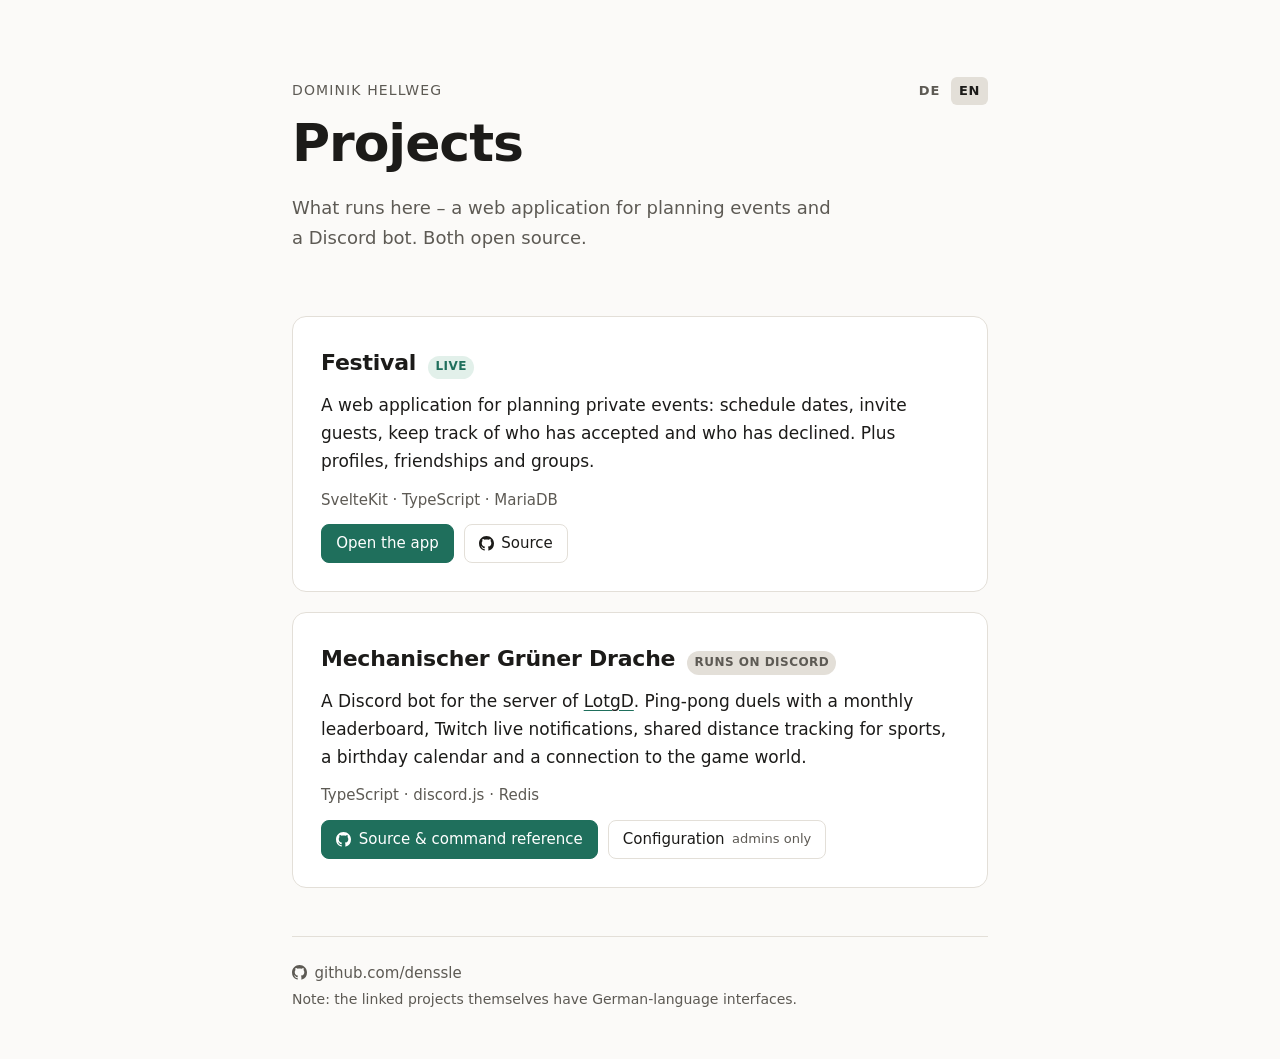
==== public/en/index.html @ 8956f4d6 "Einstiegsseite als statische Übersichtsseite anlegen Gemeinsame Startseite unter / , von der aus die" ====
<!doctype html>
<html lang="en">
	<head>
		<meta charset="utf-8" />
		<meta name="viewport" content="width=device-width, initial-scale=1" />
		<title>Dominik Hellweg – Projects</title>
		<meta
			name="description"
			content="An overview of my projects: a planner for private events and a Discord bot."
		/>
		<meta name="color-scheme" content="light dark" />
		<link rel="stylesheet" href="../style.css" />
		<!-- hreflang verlangt absolute URLs. x-default zeigt auf die deutsche
		     Fassung: sie ist der Standard, /en/ die Alternative. -->
		<link rel="alternate" hreflang="de" href="https://enzlor.uber.space/" />
		<link rel="alternate" hreflang="en" href="https://enzlor.uber.space/en/" />
		<link
			rel="alternate"
			hreflang="x-default"
			href="https://enzlor.uber.space/"
		/>
		<link
			rel="icon"
			href="data:image/svg+xml,<svg xmlns='http://www.w3.org/2000/svg' viewBox='0 0 16 16'><text y='13' font-size='13'>🛠️</text></svg>"
		/>
	</head>
	<body>
		<!-- Icon-Vorrat: einmal definiert, per <use> an jedem GitHub-Verweis
		     eingesetzt. Quelle: Primer Octicons (mark-github). Inline statt als
		     Datei, damit die Seite ohne zusätzlichen Request auskommt. -->
		<svg class="icon-vorrat" aria-hidden="true">
			<symbol id="icon-github" viewBox="0 0 16 16">
				<path
					d="M8 0c4.42 0 8 3.58 8 8a8.013 8.013 0 0 1-5.45 7.59c-.4.08-.55-.17-.55-.38 0-.27.01-1.13.01-2.2 0-.75-.25-1.23-.54-1.48 1.78-.2 3.65-.88 3.65-3.95 0-.88-.31-1.59-.82-2.15.08-.2.36-1.02-.08-2.12 0 0-.67-.22-2.2.82-.64-.18-1.32-.27-2-.27-.68 0-1.36.09-2 .27-1.53-1.03-2.2-.82-2.2-.82-.44 1.1-.16 1.92-.08 2.12-.51.56-.82 1.28-.82 2.15 0 3.06 1.86 3.75 3.64 3.95-.23.2-.44.55-.51 1.07-.46.21-1.61.55-2.33-.66-.15-.24-.6-.83-1.23-.82-.67.01-.27.38.01.53.34.19.73.9.82 1.13.16.45.68 1.31 2.69.94 0 .67.01 1.3.01 1.49 0 .21-.15.45-.55.38A7.995 7.995 0 0 1 0 8c0-4.42 3.58-8 8-8Z"
				/>
			</symbol>
		</svg>

		<header class="kopf">
			<div class="kopf-zeile">
				<p class="augenbraue">Dominik Hellweg</p>
				<!-- Relative Ziele, damit der Umschalter auch beim lokalen Öffnen
				     per file:// funktioniert. -->
				<nav class="sprachwahl" aria-label="Language">
					<a href="../" hreflang="de" lang="de">DE</a>
					<span class="sprachwahl-aktiv" aria-current="true">EN</span>
				</nav>
			</div>
			<h1>Projects</h1>
			<p class="vorspann">
				What runs here – a web application for planning events and a Discord
				bot. Both open source.
			</p>
		</header>

		<main>
			<ul class="projekte">
				<li class="projekt">
					<div class="projekt-kopf">
						<h2>Festival</h2>
						<span class="status status--live">Live</span>
					</div>
					<p>
						A web application for planning private events: schedule dates,
						invite guests, keep track of who has accepted and who has declined.
						Plus profiles, friendships and groups.
					</p>
					<p class="technik">SvelteKit · TypeScript · MariaDB</p>
					<p class="verweise">
						<!-- Mit Schrägstrich: /festival antwortet sonst mit 308 auf /festival/ -->
						<a class="verweis verweis--haupt" href="/festival/">Open the app</a>
						<a class="verweis" href="https://github.com/denssle/festival">
							<svg class="icon" aria-hidden="true" focusable="false">
								<use href="#icon-github" />
							</svg>
							Source
						</a>
					</p>
				</li>

				<li class="projekt">
					<div class="projekt-kopf">
						<h2>Mechanischer Grüner Drache</h2>
						<span class="status">Runs on Discord</span>
					</div>
					<p>
						A Discord bot for the server of
						<a href="https://www.lotgd.de/">LotgD</a>. Ping-pong duels with a
						monthly leaderboard, Twitch live notifications, shared distance
						tracking for sports, a birthday calendar and a connection to the
						game world.
					</p>
					<p class="technik">TypeScript · discord.js · Redis</p>
					<p class="verweise">
						<a
							class="verweis verweis--haupt"
							href="https://github.com/denssle/mechanischer-gruener-drache"
						>
							<svg class="icon" aria-hidden="true" focusable="false">
								<use href="#icon-github" />
							</svg>
							Source &amp; command reference
						</a>
						<!-- Admin-Bereich hinter Discord-Login. rel="nofollow", weil die Seite
						     selbst X-Robots-Tag: noindex setzt – das sollte hier nicht
						     unterlaufen werden. -->
						<a class="verweis" href="/config" rel="nofollow"
							>Configuration <span class="hinweis">admins only</span></a
						>
					</p>
				</li>
			</ul>
		</main>

		<footer class="fuss">
			<p>
				<a class="fuss-verweis" href="https://github.com/denssle">
					<svg class="icon" aria-hidden="true" focusable="false">
						<use href="#icon-github" />
					</svg>
					github.com/denssle
				</a>
			</p>
			<!-- Ehrlicher Hinweis statt einer Enttäuschung hinter dem ersten Klick:
			     die verlinkten Projekte selbst sind deutschsprachig. -->
			<p class="fuss-hinweis">
				Note: the linked projects themselves have German-language interfaces.
			</p>
		</footer>
	</body>
</html>
---- public/style.css ----
/* Farben als Tokens, damit der Dunkelmodus nur die Werte tauscht und nicht die Regeln. */
:root {
	--grund: #fbfaf8;
	--karte: #ffffff;
	--text: #1c1b19;
	--text-leise: #5d5a54;
	--linie: #e3dfd8;
	--akzent: #1f6f5c;
	--akzent-text: #ffffff;
	--live-grund: #e2f0ea;
	--live-text: #1f6f5c;
	--arbeit-grund: #f6ecd9;
	--arbeit-text: #7a5a12;
}

@media (prefers-color-scheme: dark) {
	:root {
		--grund: #16181a;
		--karte: #1e2124;
		--text: #eceae6;
		--text-leise: #a3a09a;
		--linie: #32363a;
		--akzent: #5fbfa3;
		--akzent-text: #10201b;
		--live-grund: #1d332c;
		--live-text: #7fd3ba;
		--arbeit-grund: #33291a;
		--arbeit-text: #d9b871;
	}
}

*,
*::before,
*::after {
	box-sizing: border-box;
}

body {
	margin: 0 auto;
	padding: clamp(2rem, 6vw, 5rem) 1.25rem 3rem;
	max-width: 46rem;
	background: var(--grund);
	color: var(--text);
	font-family: ui-sans-serif, system-ui, -apple-system, "Segoe UI", Roboto,
		"Helvetica Neue", Arial, sans-serif;
	font-size: 1.0625rem;
	line-height: 1.65;
	-webkit-text-size-adjust: 100%;
}

a {
	color: inherit;
	text-decoration-color: var(--akzent);
	text-underline-offset: 0.2em;
}

a:hover {
	text-decoration-thickness: 2px;
}

/* Kopf */

.kopf {
	margin-bottom: clamp(2.5rem, 6vw, 4rem);
}

/* Name links, Sprachwahl rechts. Bei schmalen Fenstern rutscht die Sprachwahl
   in die nächste Zeile, statt den Namen zu quetschen. */
.kopf-zeile {
	display: flex;
	flex-wrap: wrap;
	gap: 0.5rem 1rem;
	align-items: baseline;
	justify-content: space-between;
}

.augenbraue {
	margin: 0;
	color: var(--text-leise);
	font-size: 0.875rem;
	letter-spacing: 0.08em;
	text-transform: uppercase;
}

.kopf h1 {
	margin: 0.2em 0 0.4em;
	font-size: clamp(2.25rem, 8vw, 3.25rem);
	line-height: 1.1;
	letter-spacing: -0.02em;
}

/* Sprachwahl */

.sprachwahl {
	display: flex;
	gap: 0.2rem;
	font-size: 0.8125rem;
	font-weight: 600;
	letter-spacing: 0.06em;
}

.sprachwahl a,
.sprachwahl .sprachwahl-aktiv {
	padding: 0.25em 0.6em;
	border-radius: 6px;
	text-decoration: none;
}

.sprachwahl a {
	color: var(--text-leise);
}

.sprachwahl a:hover {
	background: var(--linie);
	color: var(--text);
}

/* Die aktive Sprache ist bewusst kein Link – ein Verweis auf die Seite, auf der
   man schon steht, führt nirgendwohin. */
.sprachwahl-aktiv {
	background: var(--linie);
	color: var(--text);
}

.vorspann {
	margin: 0;
	max-width: 34rem;
	color: var(--text-leise);
	font-size: 1.125rem;
}

/* Projektkarten */

.projekte {
	display: grid;
	gap: 1.25rem;
	margin: 0;
	padding: 0;
	list-style: none;
}

.projekt {
	padding: clamp(1.25rem, 4vw, 1.75rem);
	border: 1px solid var(--linie);
	border-radius: 14px;
	background: var(--karte);
}

.projekt-kopf {
	display: flex;
	flex-wrap: wrap;
	gap: 0.5rem 0.75rem;
	align-items: baseline;
	margin-bottom: 0.6rem;
}

.projekt h2 {
	margin: 0;
	font-size: 1.375rem;
	letter-spacing: -0.01em;
}

.projekt p {
	margin: 0 0 0.75rem;
}

.status {
	padding: 0.15em 0.6em;
	border-radius: 999px;
	background: var(--linie);
	color: var(--text-leise);
	font-size: 0.75rem;
	font-weight: 600;
	letter-spacing: 0.04em;
	text-transform: uppercase;
	white-space: nowrap;
}

.status--live {
	background: var(--live-grund);
	color: var(--live-text);
}

.status--arbeit {
	background: var(--arbeit-grund);
	color: var(--arbeit-text);
}

.technik {
	color: var(--text-leise);
	font-size: 0.9375rem;
}

/* Verweise */

.verweise {
	display: flex;
	flex-wrap: wrap;
	gap: 0.6rem;
	margin-bottom: 0 !important;
}

.verweis {
	display: inline-flex;
	align-items: center;
	gap: 0.5em;
	padding: 0.4em 0.95em;
	border: 1px solid var(--linie);
	border-radius: 8px;
	font-size: 0.9375rem;
	font-weight: 500;
	text-decoration: none;
}

.verweis:hover {
	border-color: var(--akzent);
}

.verweis--haupt {
	border-color: var(--akzent);
	background: var(--akzent);
	color: var(--akzent-text);
}

.verweis--haupt:hover {
	filter: brightness(1.08);
}

/* Zusatz am Verweis, z. B. „nur Admins" – gedämpft, damit der Verweis selbst
   die Hauptsache bleibt. */
.hinweis {
	color: var(--text-leise);
	font-size: 0.8125rem;
	font-weight: 400;
}

.verweis--haupt .hinweis {
	color: inherit;
	opacity: 0.8;
}

/* Icons */

/* Nur der Vorrat an <symbol>-Definitionen – nichts davon wird selbst gezeigt. */
.icon-vorrat {
	display: none;
}

/* Am Schriftgrad ausgerichtet (1em) und in Textfarbe, damit das Icon auf dem
   gefüllten wie auf dem umrandeten Verweis stimmt. flex-shrink: 0 verhindert,
   dass es bei knappem Platz zusammengedrückt wird. */
.icon {
	width: 1em;
	height: 1em;
	flex-shrink: 0;
	fill: currentColor;
}

/* Fuß */

.fuss {
	margin-top: 3rem;
	padding-top: 1.5rem;
	border-top: 1px solid var(--linie);
	color: var(--text-leise);
	font-size: 0.9375rem;
}

.fuss p {
	margin: 0;
}

.fuss-hinweis {
	margin: 0.6rem 0 0;
	font-size: 0.875rem;
}

.fuss-verweis {
	display: inline-flex;
	align-items: center;
	gap: 0.5em;
	text-decoration: none;
}

.fuss-verweis:hover {
	color: var(--text);
	text-decoration: underline;
	text-underline-offset: 0.2em;
}

/* Sichtbarer Fokus für Tastaturbedienung – der Browser-Standard verschwindet
   auf den farbigen Flächen. */
a:focus-visible {
	outline: 2px solid var(--akzent);
	outline-offset: 3px;
	border-radius: 4px;
}

@media (prefers-reduced-motion: no-preference) {
	.verweis {
		transition: border-color 0.15s ease, filter 0.15s ease;
	}
}
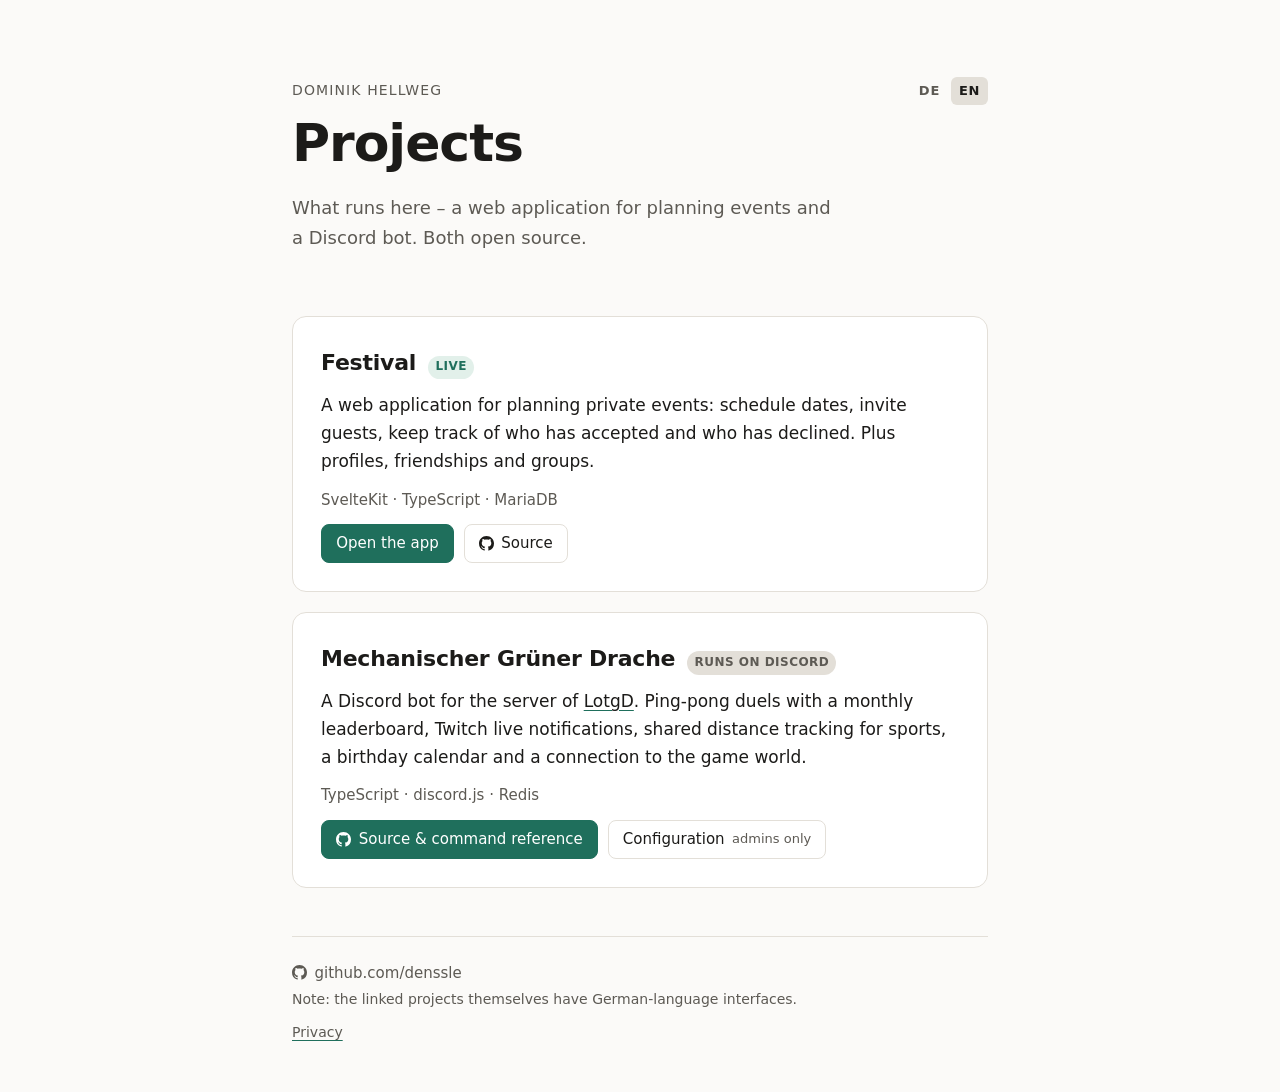
==== commit a0b9f28c: "Open-Graph-Tags und Datenschutzhinweise ergaenzen OG-Tags in beide Sprachfassungen, damit der Link i" ====
--- a/public/en/index.html
+++ b/public/en/index.html
@@ -19,6 +19,21 @@
 			hreflang="x-default"
 			href="https://enzlor.uber.space/"
 		/>
+		<!-- Vorschaukarte in Messengern und sozialen Netzen. Ohne og:image wird
+		     eine reine Textkarte gezeigt – immer noch besser als die nackte URL.
+		     Die absoluten URLs müssen wie die hreflang-Angaben mitgezogen werden,
+		     wenn die Seite auf eine eigene Domain umzieht. -->
+		<meta property="og:type" content="website" />
+		<meta property="og:site_name" content="Dominik Hellweg" />
+		<meta property="og:title" content="Dominik Hellweg – Projects" />
+		<meta
+			property="og:description"
+			content="An overview of my projects: a planner for private events and a Discord bot."
+		/>
+		<meta property="og:url" content="https://enzlor.uber.space/en/" />
+		<meta property="og:locale" content="en_US" />
+		<meta property="og:locale:alternate" content="de_DE" />
+		<meta name="twitter:card" content="summary" />
 		<link
 			rel="icon"
 			href="data:image/svg+xml,<svg xmlns='http://www.w3.org/2000/svg' viewBox='0 0 16 16'><text y='13' font-size='13'>🛠️</text></svg>"
@@ -126,6 +141,9 @@
 			<p class="fuss-hinweis">
 				Note: the linked projects themselves have German-language interfaces.
 			</p>
+			<nav class="fuss-navi" aria-label="Legal">
+				<a href="privacy.html">Privacy</a>
+			</nav>
 		</footer>
 	</body>
 </html>
--- a/public/style.css
+++ b/public/style.css
@@ -9,8 +9,6 @@
 	--akzent-text: #ffffff;
 	--live-grund: #e2f0ea;
 	--live-text: #1f6f5c;
-	--arbeit-grund: #f6ecd9;
-	--arbeit-text: #7a5a12;
 }
 
 @media (prefers-color-scheme: dark) {
@@ -24,8 +22,6 @@
 		--akzent-text: #10201b;
 		--live-grund: #1d332c;
 		--live-text: #7fd3ba;
-		--arbeit-grund: #33291a;
-		--arbeit-text: #d9b871;
 	}
 }
 
@@ -181,11 +177,6 @@
 	color: var(--live-text);
 }
 
-.status--arbeit {
-	background: var(--arbeit-grund);
-	color: var(--arbeit-text);
-}
-
 .technik {
 	color: var(--text-leise);
 	font-size: 0.9375rem;
@@ -288,6 +279,55 @@
 	text-underline-offset: 0.2em;
 }
 
+.fuss-navi {
+	display: flex;
+	flex-wrap: wrap;
+	gap: 0.3rem 1rem;
+	margin-top: 0.6rem;
+	font-size: 0.875rem;
+}
+
+/* Rechtstexte */
+
+/* Fließtext statt Karten: hier zählt Lesbarkeit, nicht Übersicht. Die Breite
+   ist enger als der Rest der Seite, damit die Zeilen nicht zu lang werden. */
+.rechtstext {
+	max-width: 38rem;
+}
+
+.rechtstext h2 {
+	margin: 2.5rem 0 0.6rem;
+	font-size: 1.25rem;
+	letter-spacing: -0.01em;
+}
+
+.rechtstext > :first-child {
+	margin-top: 0;
+}
+
+.rechtstext p,
+.rechtstext ul {
+	margin: 0 0 0.9rem;
+}
+
+.rechtstext ul {
+	padding-left: 1.25rem;
+}
+
+.rechtstext li {
+	margin-bottom: 0.25rem;
+}
+
+/* Vorbehalt über der englischen Übersetzung. */
+.hinweis-kasten {
+	padding: 0.8rem 1rem;
+	border: 1px solid var(--linie);
+	border-radius: 10px;
+	background: var(--karte);
+	color: var(--text-leise);
+	font-size: 0.9375rem;
+}
+
 /* Sichtbarer Fokus für Tastaturbedienung – der Browser-Standard verschwindet
    auf den farbigen Flächen. */
 a:focus-visible {
